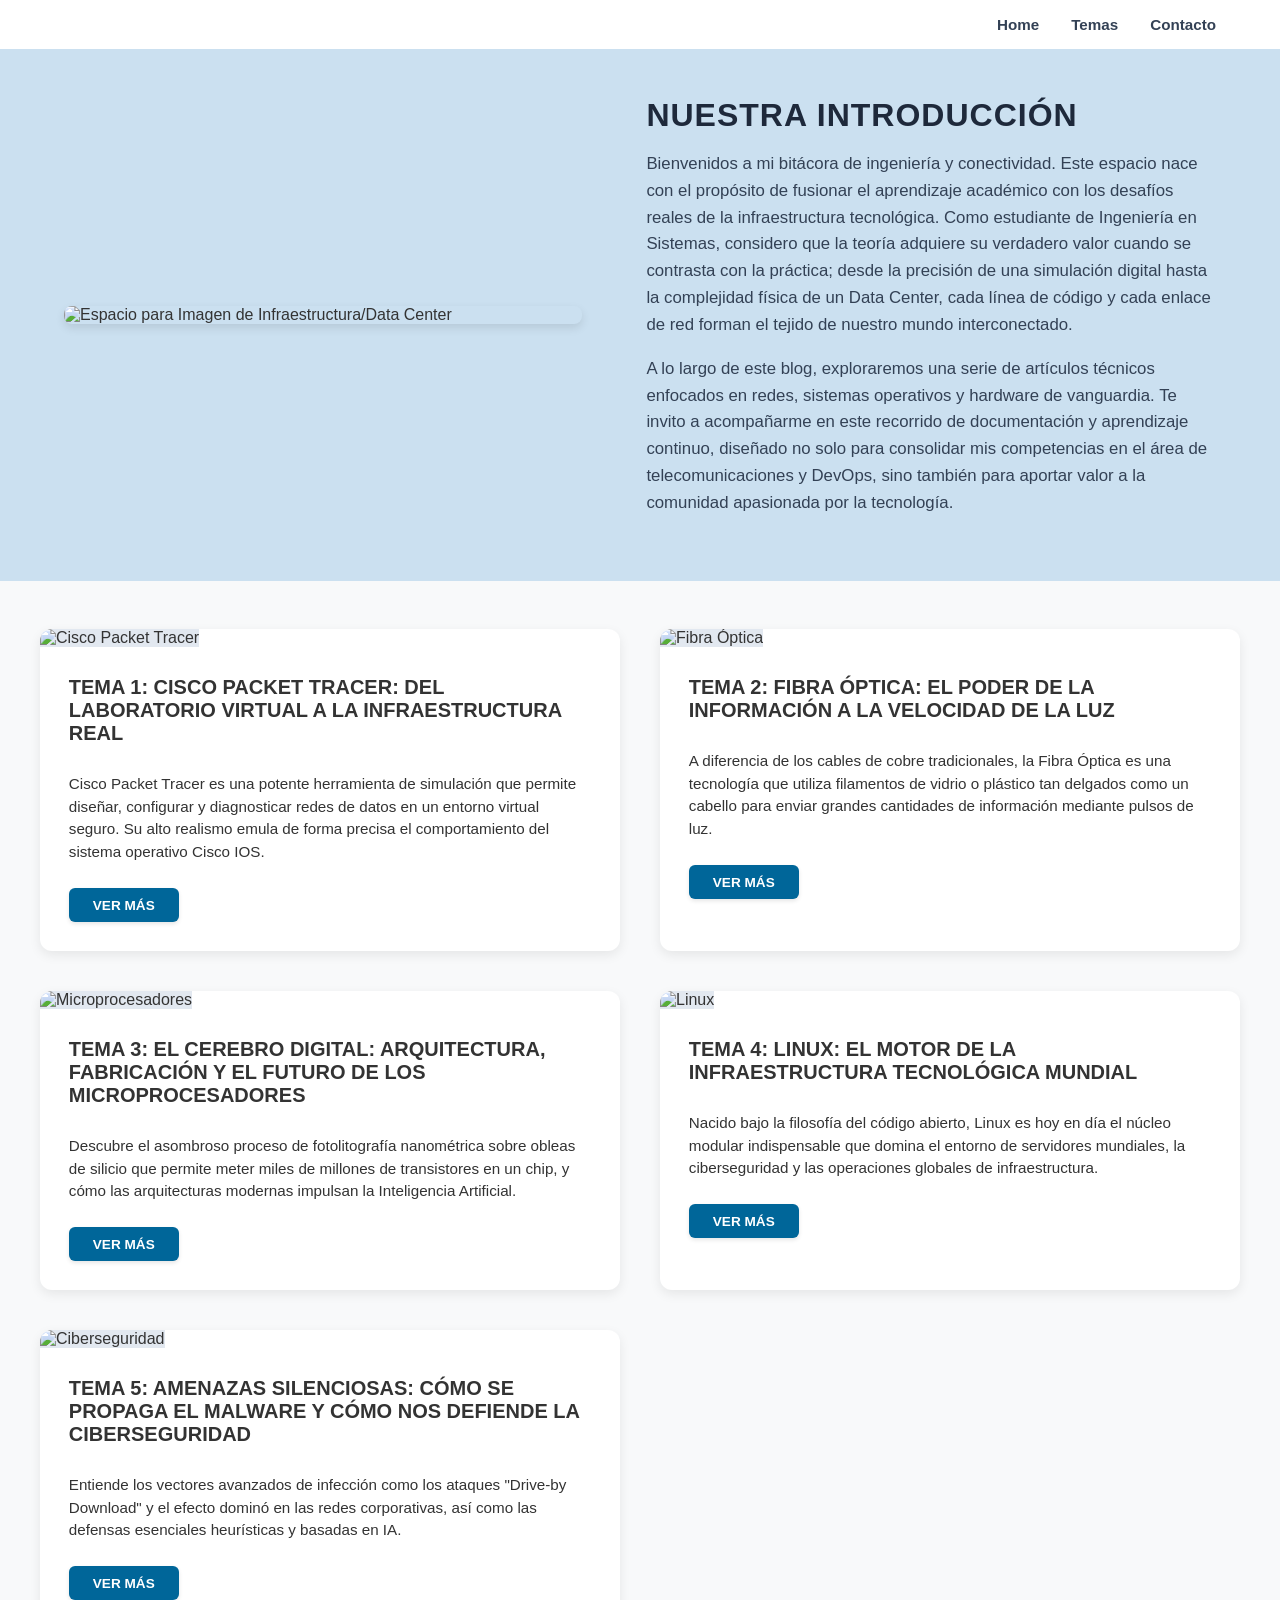
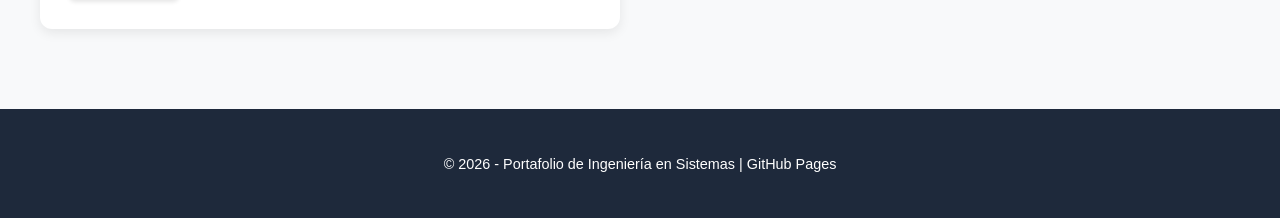
==== index.html @ 83151ed9 "Agrege la pagina principal y el css" ====
<!DOCTYPE html>
<html lang="es">
<head>
    <meta charset="UTF-8">
    <meta name="viewport" content="width=device-width, initial-scale=1.0">
    <title>Mi Blog de Infraestructura y Sistemas</title>
    <link rel="stylesheet" href="stilos.css">
</head>
<body>

    <nav>
        <a href="#">Home</a>
        <a href="#">Temas</a>
        <a href="#">Contacto</a>
    </nav>

    <section class="intro-section">
        <div class="intro-image-container">
            <img src="assets/images/tu-imagen-aqui.jpg" alt="Espacio para Imagen de Infraestructura/Data Center">
        </div>

        <div class="intro-text-container">
            <h1>Nuestra Introducción</h1>
            <p>Bienvenidos a mi bitácora de ingeniería y conectividad. Este espacio nace con el propósito de fusionar el aprendizaje académico con los desafíos reales de la infraestructura tecnológica. Como estudiante de Ingeniería en Sistemas, considero que la teoría adquiere su verdadero valor cuando se contrasta con la práctica; desde la precisión de una simulación digital hasta la complejidad física de un Data Center, cada línea de código y cada enlace de red forman el tejido de nuestro mundo interconectado.</p>
            <p>A lo largo de este blog, exploraremos una serie de artículos técnicos enfocados en redes, sistemas operativos y hardware de vanguardia. Te invito a acompañarme en este recorrido de documentación y aprendizaje continuo, diseñado no solo para consolidar mis competencias en el área de telecomunicaciones y DevOps, sino también para aportar valor a la comunidad apasionada por la tecnología.</p>
        </div>
    </section>

    <div class="main-container">
        
        <div class="topics-grid">

            <a href="temas/tema1.html" class="card">
                <img src="assets/images/tema1.jpg" alt="Cisco Packet Tracer" class="card-image">
                <div class="card-content">
                    <h3>Tema 1: Cisco Packet Tracer: Del Laboratorio Virtual a la Infraestructura Real</h3>
                    <p>Cisco Packet Tracer es una potente herramienta de simulación que permite diseñar, configurar y diagnosticar redes de datos en un entorno virtual seguro. Su alto realismo emula de forma precisa el comportamiento del sistema operativo Cisco IOS.</p>
                    <span class="btn-more">Ver Más</span>
                </div>
            </a>

            <a href="temas/tema2.html" class="card">
                <img src="assets/images/tema2.jpg" alt="Fibra Óptica" class="card-image">
                <div class="card-content">
                    <h3>Tema 2: Fibra Óptica: El Poder de la Información a la Velocidad de la Luz</h3>
                    <p>A diferencia de los cables de cobre tradicionales, la Fibra Óptica es una tecnología que utiliza filamentos de vidrio o plástico tan delgados como un cabello para enviar grandes cantidades de información mediante pulsos de luz.</p>
                    <span class="btn-more">Ver Más</span>
                </div>
            </a>

            <a href="temas/tema3.html" class="card">
                <img src="assets/images/tema3.jpg" alt="Microprocesadores" class="card-image">
                <div class="card-content">
                    <h3>Tema 3: El Cerebro Digital: Arquitectura, Fabricación y el Futuro de los Microprocesadores</h3>
                    <p>Descubre el asombroso proceso de fotolitografía nanométrica sobre obleas de silicio que permite meter miles de millones de transistores en un chip, y cómo las arquitecturas modernas impulsan la Inteligencia Artificial.</p>
                    <span class="btn-more">Ver Más</span>
                </div>
            </a>

            <a href="temas/tema4.html" class="card">
                <img src="assets/images/tema4.jpg" alt="Linux" class="card-image">
                <div class="card-content">
                    <h3>Tema 4: Linux: El Motor de la Infraestructura Tecnológica Mundial</h3>
                    <p>Nacido bajo la filosofía del código abierto, Linux es hoy en día el núcleo modular indispensable que domina el entorno de servidores mundiales, la ciberseguridad y las operaciones globales de infraestructura.</p>
                    <span class="btn-more">Ver Más</span>
                </div>
            </a>

            <a href="temas/tema5.html" class="card">
                <img src="assets/images/tema5.jpg" alt="Ciberseguridad" class="card-image">
                <div class="card-content">
                    <h3>Tema 5: Amenazas Silenciosas: Cómo se Propaga el Malware y cómo nos Defiende la Ciberseguridad</h3>
                    <p>Entiende los vectores avanzados de infección como los ataques "Drive-by Download" y el efecto dominó en las redes corporativas, así como las defensas esenciales heurísticas y basadas en IA.</p>
                    <span class="btn-more">Ver Más</span>
                </div>
            </a>

        </div>
    </div>

    <footer>
        <p>&copy; 2026 - Portafolio de Ingeniería en Sistemas | GitHub Pages</p>
    </footer>

</body>
</html>
---- stilos.css ----
:root {
        --bg-header: #cbe0f0;
        --primary-blue: #006699;
        --text-color: #333333;
        --bg-body: #f8f9fa;
        --card-bg: #ffffff;
    }

    body {
        font-family: 'Segoe UI', Tahoma, Geneva, Verdana, sans-serif;
        margin: 0;
        padding: 0;
        background-color: var(--bg-body);
        color: var(--text-color);
    }

    nav {
        display: flex;
        justify-content: flex-end;
        padding: 1rem 4rem;
        background-color: #ffffff;
        gap: 2rem;
    }

    nav a {
        text-decoration: none;
        color: #334155;
        font-weight: 600;
        font-size: 0.95rem;
    }

    nav a:hover {
        color: var(--primary-blue);
    }

    .intro-section {
        background-color: var(--bg-header);
        padding: 3rem 4rem;
        display: flex;
        align-items: center;
        justify-content: space-between;
        gap: 4rem;

    }

    .intro-image-container {
        flex: 1;
        max-width: 45%;
    }

    .intro-image-container img {
        width: 100%;
        height: auto;
        border-radius: 8px;
        display: block;
        box-shadow: 0 4px 10px rgba(0, 0, 0, 0.1);
    }

    .intro-text-container {
        flex: 1;
        max-width: 50%;
    }

    .intro-text-container h1 {
        font-size: 2rem;
        color: #1e293b;
        margin-top: 0;
        margin-bottom: 1rem;
        text-transform: uppercase;
        letter-spacing: 1px;
    }

    .intro-text-container p {
        font-size: 1.05rem;
        line-height: 1.6;
        color: #334155;
        margin-bottom: 1rem;
    }

    .main-container {
        max-width: 1200px;
        margin: 3rem auto;
        padding: 0 2rem;
    }

    .topics-grid {
        display: grid;
        grid-template-columns: repeat(2, 1fr);
        gap: 2.5rem;
        margin-top: 2rem;
    }

    .card {
        background-color: var(--card-bg);
        border-radius: 12px;
        overflow: hidden;
        box-shadow: 0 4px 12px rgba(0, 0, 0, 0.08);
        display: flex;
        flex-direction: column;
        transition: transform 0.2s;
    }

    .card:hover {
        transform: translateY(-5px);
    }

    .card-image {
        width: 100%;
        height: 200px;
        object-fit: cover;
        background-color: #e2e8f0;
    }

    .card-content {
        padding: 1.8rem;
        display: flex;
        flex-direction: column;
        flex-grow: 1;
    }

    .card-content h3 {
        font-size: 1.25rem;
        color: #0f172a;
        margin-top: 0;
        margin-bottom: 0.8rem;
        text-transform: uppercase;
    }

    .card-content p {
        font-size: 0.95rem;
        color: #475569;
        line-height: 1.5;
        margin-bottom: 1.5rem;
        flex-grow: 1;
    }


    .btn-more {
        align-self: flex-start;
        background-color: var(--primary-blue);
        color: white;
        text-decoration: none;
        padding: 0.6rem 1.5rem;
        border-radius: 6px;
        font-size: 0.85rem;
        font-weight: bold;
        text-transform: uppercase;
        box-shadow: 0 2px 4px rgba(0, 0, 0, 0.1);
    }

    .btn-more:hover {
        background-color: #004f77;
    }

    footer {
        text-align: center;
        padding: 2rem;
        background-color: #1e293b;
        color: white;
        margin-top: 5rem;
        font-size: 0.9rem;
    }


    @media (max-width: 768px) {
        .intro-section {
            flex-direction: column-reverse;
            padding: 2rem;
            gap: 2rem;
        }

        .intro-text-container,
        .intro-image-container {
            max-width: 100%;
        }

        .topics-grid {
            grid-template-columns: 1fr;
        }
    }

    /* Quita el subrayado y el color azul automático de la tarjeta */
    .card {
        text-decoration: none;
        /* Elimina la línea de abajo */
        color: inherit;
        /* Hace que el texto use el color que ya tenías configurado */
        display: block;
        /* Asegura que toda la caja se comporte como un bloque sólido */
    }

    /* Evita que los títulos y párrafos cambien de color por ser enlaces */
    .card h3,
    .card p {
        color: var(--text-color);
        /* Obliga a usar tu variable de color oscuro */
    }

    /* Opcional: Un efecto elegante para cuando pases el mouse por encima */
    .card:hover {
        transform: translateY(-5px);
        /* Eleva un poquito la tarjeta */
        transition: all 0.3s ease;
        /* Hace que el movimiento sea suave */
        box-shadow: 0 4px 15px rgba(0, 0, 0, 0.1);
        /* Le da una pequeña sombra al flotar */
    }
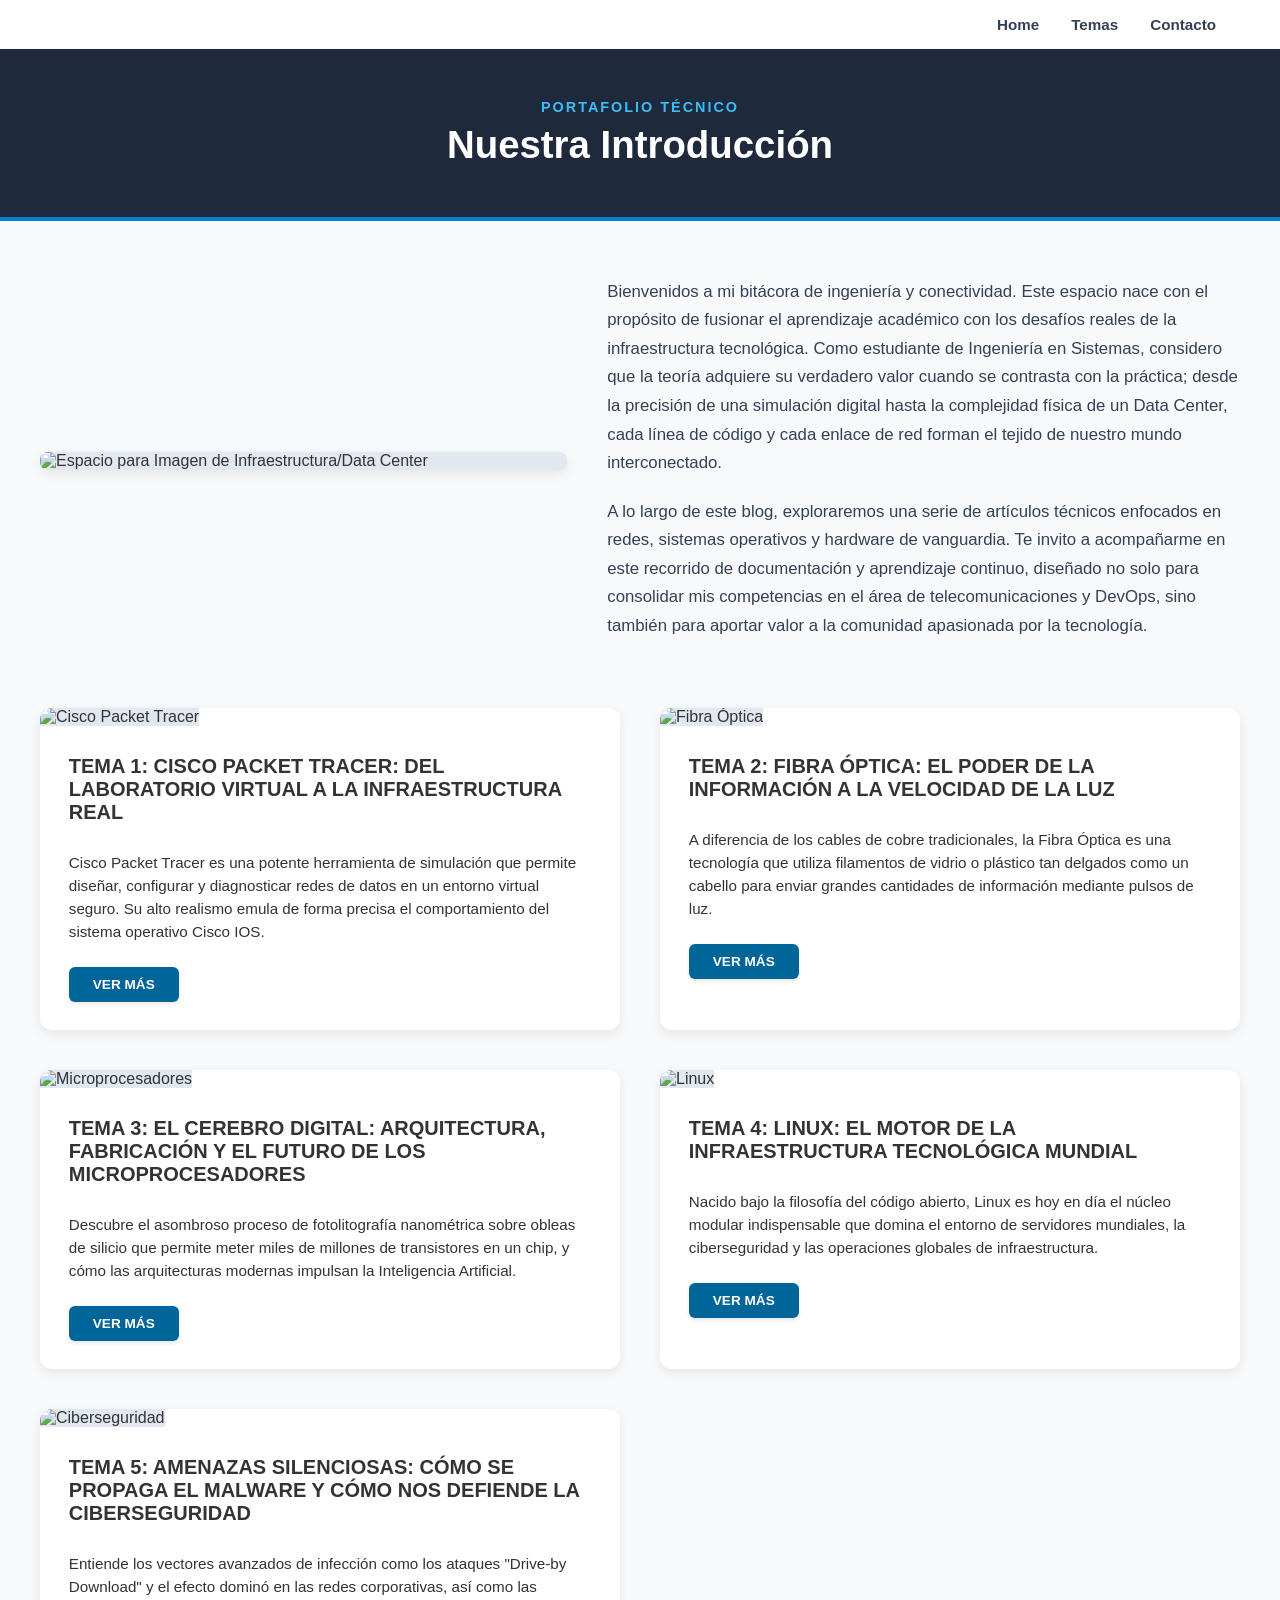
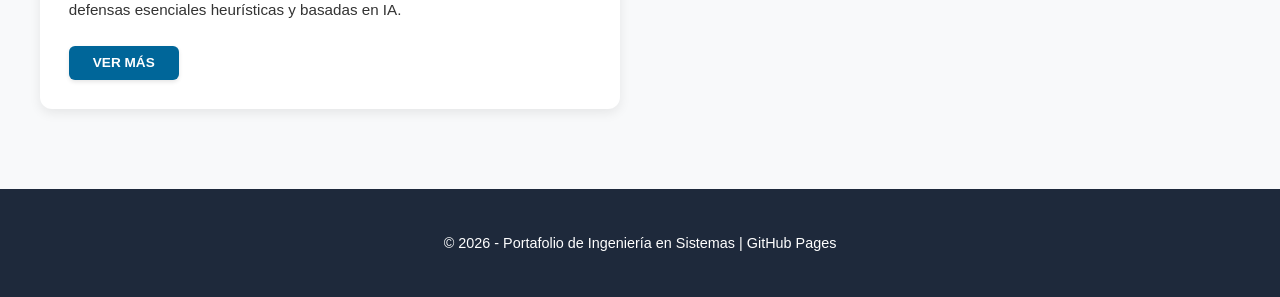
==== commit 66e3a402: "Se agrego un titulo diferente, se cambio el estilo de los temas y se agrego el tema2" ====
--- a/index.html
+++ b/index.html
@@ -14,18 +14,26 @@
         <a href="#">Contacto</a>
     </nav>
 
-    <section class="intro-section">
+<!-- Encabezado de la Sección Principal (Estilo unificado) -->
+    <header class="main-intro-header">
+        <div class="header-overlay">
+            <span>Portafolio Técnico</span>
+            <h1>Nuestra Introducción</h1>
+        </div>
+    </header>
+
+    <!-- Contenedor del contenido de la Introducción -->
+    <section class="intro-content-container">
         <div class="intro-image-container">
+            <!-- Recuerda cambiar la ruta por tu foto real cuando la tengas -->
             <img src="assets/images/tu-imagen-aqui.jpg" alt="Espacio para Imagen de Infraestructura/Data Center">
         </div>
 
         <div class="intro-text-container">
-            <h1>Nuestra Introducción</h1>
             <p>Bienvenidos a mi bitácora de ingeniería y conectividad. Este espacio nace con el propósito de fusionar el aprendizaje académico con los desafíos reales de la infraestructura tecnológica. Como estudiante de Ingeniería en Sistemas, considero que la teoría adquiere su verdadero valor cuando se contrasta con la práctica; desde la precisión de una simulación digital hasta la complejidad física de un Data Center, cada línea de código y cada enlace de red forman el tejido de nuestro mundo interconectado.</p>
             <p>A lo largo de este blog, exploraremos una serie de artículos técnicos enfocados en redes, sistemas operativos y hardware de vanguardia. Te invito a acompañarme en este recorrido de documentación y aprendizaje continuo, diseñado no solo para consolidar mis competencias en el área de telecomunicaciones y DevOps, sino también para aportar valor a la comunidad apasionada por la tecnología.</p>
         </div>
     </section>
-
     <div class="main-container">
         
         <div class="topics-grid">
--- a/stilos.css
+++ b/stilos.css
@@ -33,48 +33,86 @@
         color: var(--primary-blue);
     }
 
-    .intro-section {
-        background-color: var(--bg-header);
-        padding: 3rem 4rem;
+    /* --- ACTUALIZACIÓN INTRODUCCIÓN PRINCIPAL (Mismo estilo que los temas) --- */
+
+    /* Encabezado oscuro idéntico al del tema */
+    .main-intro-header {
+        background: #1e293b;
+        /* El fondo azul oscuro de la imagen image_c44b9e.png */
+        color: #ffffff;
+        padding: 50px 20px;
+        text-align: center;
+        border-bottom: 4px solid #0284c7;
+    }
+
+    /* Reutilizamos los estilos del texto de cabecera */
+    .main-intro-header .header-overlay span {
+        text-transform: uppercase;
+        font-weight: bold;
+        color: #38bdf8;
+        /* El celeste brillante de la etiqueta */
+        letter-spacing: 2px;
+        font-size: 0.9rem;
+        display: block;
+        margin-bottom: 8px;
+    }
+
+    .main-intro-header .header-overlay h1 {
+        font-size: 2.4rem;
+        margin: 0;
+        font-weight: 700;
+    }
+
+    /* Contenedor del contenido inferior (Imagen + Texto) */
+    .intro-content-container {
+        max-width: 1200px;
+        margin: 40px auto;
+        padding: 0 20px;
         display: flex;
+        gap: 40px;
         align-items: center;
-        justify-content: space-between;
-        gap: 4rem;
-
-    }
-
+        /* Alinea verticalmente la foto y el texto */
+    }
+
+    /* Contenedor de la imagen */
     .intro-image-container {
         flex: 1;
-        max-width: 45%;
+        min-width: 300px;
     }
 
     .intro-image-container img {
         width: 100%;
         height: auto;
         border-radius: 8px;
+        box-shadow: 0 4px 12px rgba(0, 0, 0, 0.08);
         display: block;
-        box-shadow: 0 4px 10px rgba(0, 0, 0, 0.1);
-    }
-
+        background: #e2e8f0;
+        /* Color gris de respaldo si no hay foto */
+    }
+
+    /* Contenedor del texto */
     .intro-text-container {
-        flex: 1;
-        max-width: 50%;
-    }
-
-    .intro-text-container h1 {
-        font-size: 2rem;
-        color: #1e293b;
-        margin-top: 0;
-        margin-bottom: 1rem;
-        text-transform: uppercase;
-        letter-spacing: 1px;
+        flex: 1.2;
     }
 
     .intro-text-container p {
         font-size: 1.05rem;
-        line-height: 1.6;
         color: #334155;
-        margin-bottom: 1rem;
+        line-height: 1.7;
+        margin-bottom: 20px;
+    }
+
+    /* Ajuste responsive para celulares */
+    @media (max-width: 768px) {
+        .intro-content-container {
+            flex-direction: column;
+            /* Apila la foto arriba del texto en móviles */
+            gap: 20px;
+        }
+
+        .main-intro-header .header-overlay h1 {
+            font-size: 1.8rem;
+        }
     }
 
     .main-container {
@@ -179,6 +217,113 @@
         }
     }
 
+    /* --- ESTILOS DE LA PLANTILLA DE TEMAS --- */
+
+    /* Contenedor general del artículo */
+    .article-container {
+        max-width: 900px;
+        margin: 40px auto;
+        padding: 0 20px;
+        font-family: sans-serif;
+        line-height: 1.6;
+        color: #333;
+    }
+
+    /* Encabezado del artículo (Hero Header) */
+    .theme-header {
+        background: #1e293b;
+        /* Color oscuro tecnológico de fondo por si no carga imagen */
+        color: #ffffff;
+        padding: 60px 20px;
+        text-align: center;
+        border-bottom: 4px solid #0284c7;
+        /* Acento azul */
+    }
+
+    .header-overlay span {
+        text-transform: uppercase;
+        font-weight: bold;
+        color: #38bdf8;
+        letter-spacing: 2px;
+        font-size: 0.9rem;
+    }
+
+    .header-overlay h1 {
+        font-size: 2.2rem;
+        margin-top: 10px;
+    }
+
+    /* Títulos de sección */
+    .section-title {
+        font-size: 1.6rem;
+        color: #0f172a;
+        border-left: 5px solid #0284c7;
+        padding-left: 15px;
+        margin-top: 40px;
+        margin-bottom: 20px;
+    }
+
+    /* Fila de imágenes dobles */
+    .image-double-row {
+        display: flex;
+        gap: 20px;
+        margin: 30px 0;
+    }
+
+    .image-wrapper {
+        flex: 1;
+        background: #f8fafc;
+        border: 1px solid #e2e8f0;
+        border-radius: 8px;
+        padding: 10px;
+        box-shadow: 0 4px 6px -1px rgba(0, 0, 0, 0.05);
+    }
+
+    .image-wrapper img {
+        width: 100%;
+        height: auto;
+        border-radius: 6px;
+        display: block;
+        object-fit: cover;
+    }
+
+    .image-caption {
+        font-size: 0.85rem;
+        color: #64748b;
+        text-align: center;
+        margin-top: 8px;
+        font-style: italic;
+    }
+
+    /* Reflexión Personal */
+    .reflection-section {
+        background: #f8fafc;
+        padding: 30px;
+        border-radius: 12px;
+        border-top: 4px solid #64748b;
+    }
+
+    .reflection-block h3 {
+        color: #334155;
+        margin-top: 20px;
+    }
+
+    /* --- RESPONSIVE DESIGN (Para celulares) --- */
+    @media (max-width: 768px) {
+        .image-double-row {
+            flex-direction: column;
+            /* Apila las imágenes una abajo de la otra */
+        }
+
+        .header-overlay h1 {
+            font-size: 1.6rem;
+        }
+
+        .practice-box {
+            padding: 20px;
+        }
+    }
+
     /* Quita el subrayado y el color azul automático de la tarjeta */
     .card {
         text-decoration: none;
@@ -204,4 +349,77 @@
         /* Hace que el movimiento sea suave */
         box-shadow: 0 4px 15px rgba(0, 0, 0, 0.1);
         /* Le da una pequeña sombra al flotar */
+    }
+
+    /* --- NUEVO ESTILO: CUADRÍCULA DE EJEMPLOS PRÁCTICOS --- */
+
+    .section-subtitle {
+        color: #64748b;
+        margin-bottom: 25px;
+        font-size: 1.05rem;
+    }
+
+    /* Contenedor de las minitarjetas */
+    .examples-grid {
+        display: grid;
+        grid-template-columns: repeat(auto-fit, minmax(250px, 1fr));
+        gap: 20px;
+        margin-bottom: 35px;
+    }
+
+    /* Tarjeta individual de ejemplo */
+    .example-card {
+        background: #ffffff;
+        border: 1px solid #e2e8f0;
+        border-radius: 8px;
+        padding: 24px;
+        box-shadow: 0 4px 6px -1px rgba(0, 0, 0, 0.05);
+        transition: transform 0.2s ease, box-shadow 0.2s ease;
+        position: relative;
+        overflow: hidden;
+    }
+
+    /* Efecto sutil al pasar el cursor (fiel al estilo del blog) */
+    .example-card:hover {
+        transform: translateY(-3px);
+        box-shadow: 0 10px 15px -3px rgba(0, 0, 0, 0.1);
+        border-color: #0284c7;
+        /* Cambia al borde azul de tu marca */
+    }
+
+    /* Detalle creativo: Número indicador arriba a la derecha */
+    .example-card-icon {
+        position: absolute;
+        top: 15px;
+        right: 20px;
+        font-family: monospace;
+        font-size: 1.2rem;
+        font-weight: bold;
+        color: #cbd5e1;
+    }
+
+    .example-card h3 {
+        font-size: 1.15rem;
+        color: #0f172a;
+        margin-top: 0;
+        margin-bottom: 12px;
+        padding-right: 30px;
+        /* Evita que el texto choque con el número */
+    }
+
+    .example-card p {
+        font-size: 0.95rem;
+        color: #475569;
+        margin: 0;
+        line-height: 1.5;
+    }
+
+    /* Ajuste estético para bloques de código dentro de las tarjetas */
+    .example-card code {
+        background: #f1f5f9;
+        padding: 2px 6px;
+        border-radius: 4px;
+        font-family: monospace;
+        color: #0f172a;
+        font-size: 0.9rem;
     }
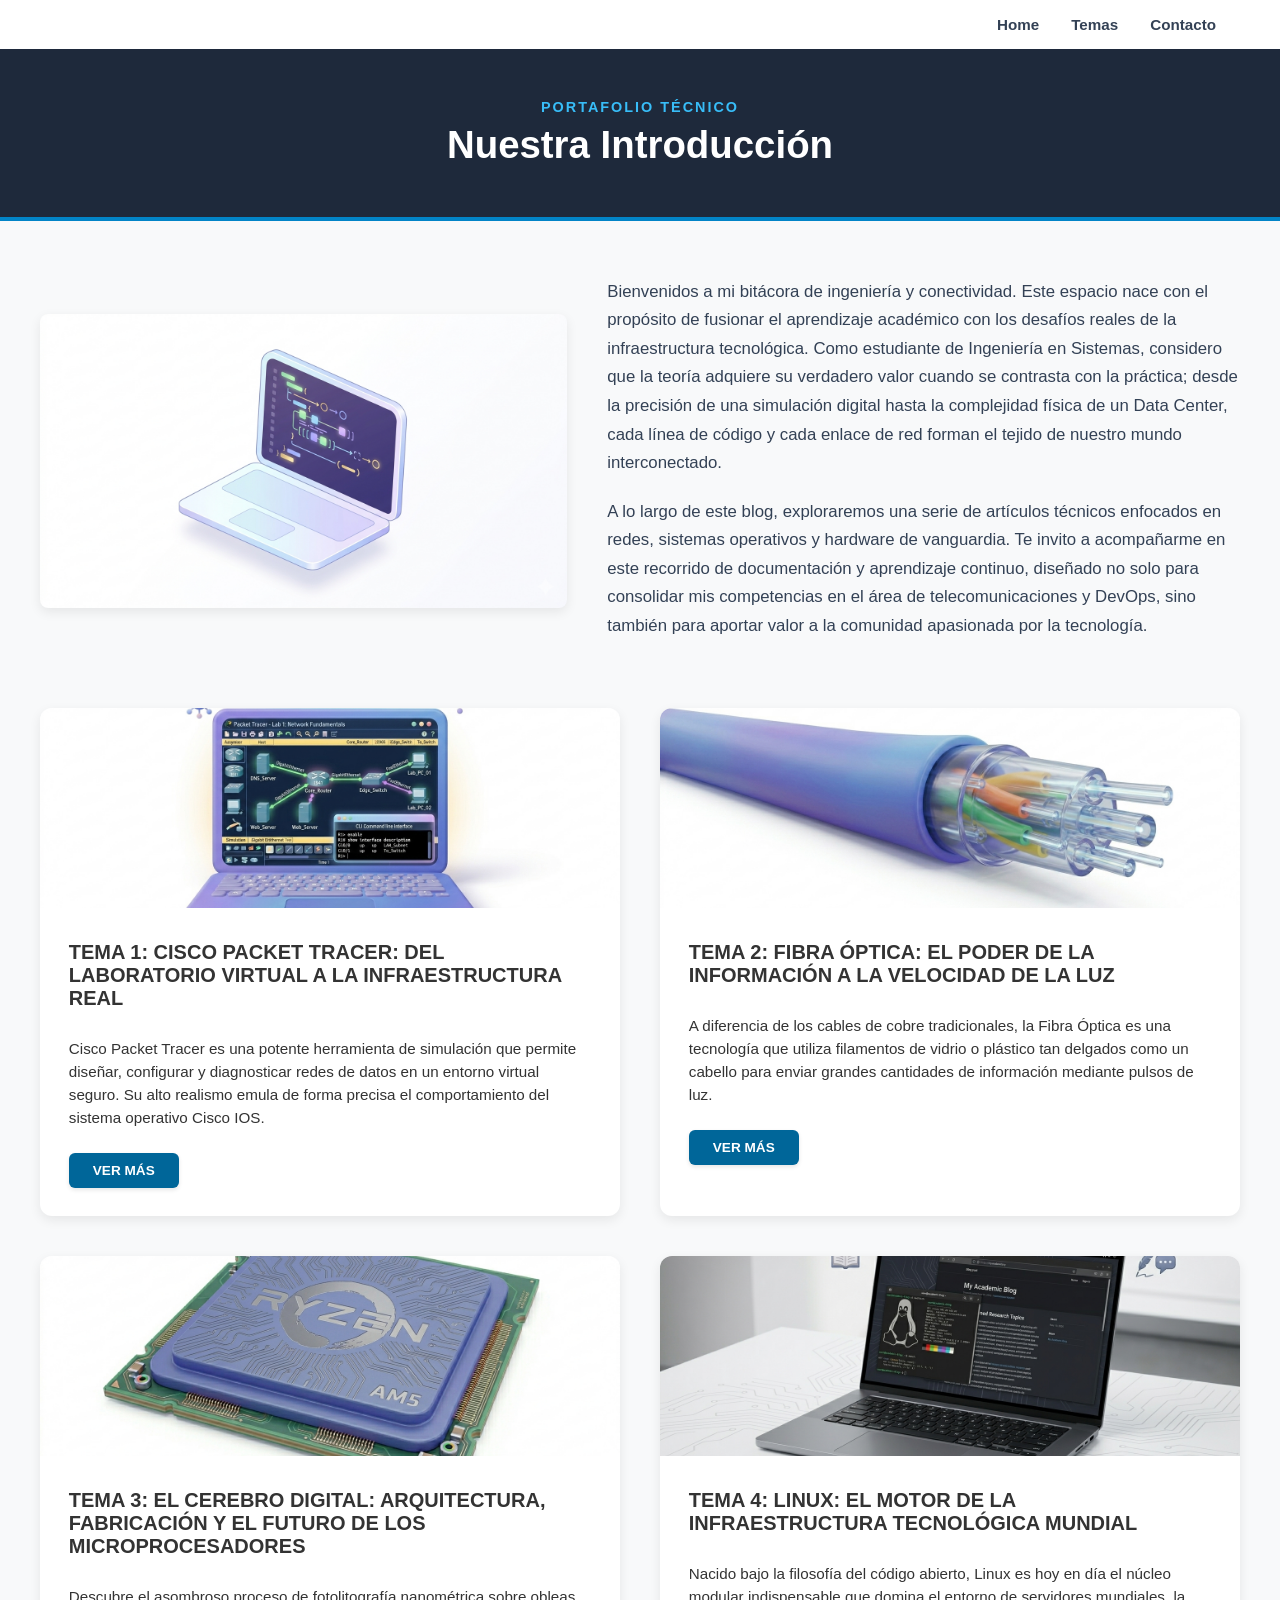
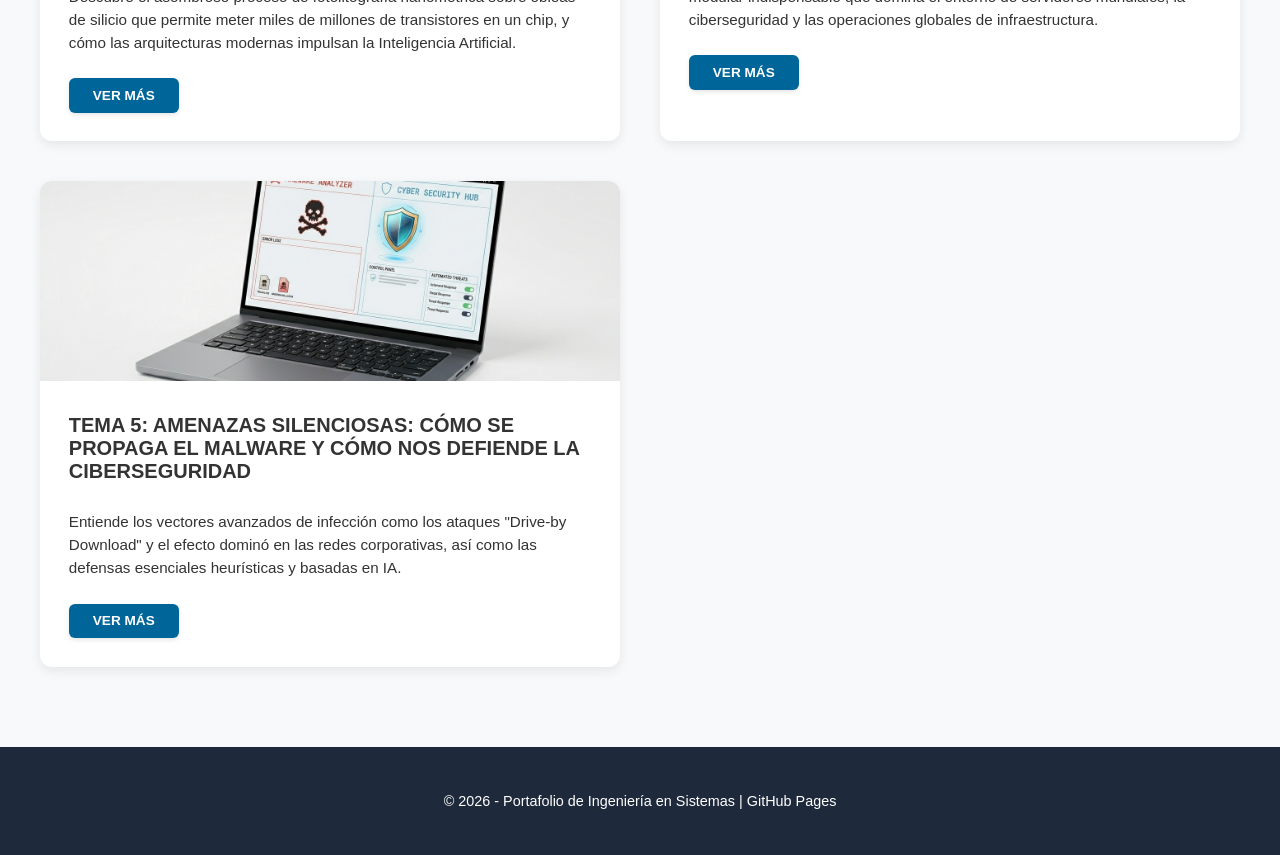
==== commit efbb83fd: "se cambiaron los .jpg por .png y se agrego un carpeta con las imagenes de la pagina principañ" ====
--- a/index.html
+++ b/index.html
@@ -26,7 +26,7 @@
     <section class="intro-content-container">
         <div class="intro-image-container">
             <!-- Recuerda cambiar la ruta por tu foto real cuando la tengas -->
-            <img src="assets/images/tu-imagen-aqui.jpg" alt="Espacio para Imagen de Infraestructura/Data Center">
+            <img src="assets/images/tu-imagen-aqui.png" alt="Espacio para Imagen de Infraestructura/Data Center">
         </div>
 
         <div class="intro-text-container">
@@ -39,7 +39,7 @@
         <div class="topics-grid">
 
             <a href="temas/tema1.html" class="card">
-                <img src="assets/images/tema1.jpg" alt="Cisco Packet Tracer" class="card-image">
+                <img src="assets/images/tema1.png" alt="Cisco Packet Tracer" class="card-image">
                 <div class="card-content">
                     <h3>Tema 1: Cisco Packet Tracer: Del Laboratorio Virtual a la Infraestructura Real</h3>
                     <p>Cisco Packet Tracer es una potente herramienta de simulación que permite diseñar, configurar y diagnosticar redes de datos en un entorno virtual seguro. Su alto realismo emula de forma precisa el comportamiento del sistema operativo Cisco IOS.</p>
@@ -48,7 +48,7 @@
             </a>
 
             <a href="temas/tema2.html" class="card">
-                <img src="assets/images/tema2.jpg" alt="Fibra Óptica" class="card-image">
+                <img src="assets/images/tema2.png" alt="Fibra Óptica" class="card-image">
                 <div class="card-content">
                     <h3>Tema 2: Fibra Óptica: El Poder de la Información a la Velocidad de la Luz</h3>
                     <p>A diferencia de los cables de cobre tradicionales, la Fibra Óptica es una tecnología que utiliza filamentos de vidrio o plástico tan delgados como un cabello para enviar grandes cantidades de información mediante pulsos de luz.</p>
@@ -57,7 +57,7 @@
             </a>
 
             <a href="temas/tema3.html" class="card">
-                <img src="assets/images/tema3.jpg" alt="Microprocesadores" class="card-image">
+                <img src="assets/images/tema3.png" alt="Microprocesadores" class="card-image">
                 <div class="card-content">
                     <h3>Tema 3: El Cerebro Digital: Arquitectura, Fabricación y el Futuro de los Microprocesadores</h3>
                     <p>Descubre el asombroso proceso de fotolitografía nanométrica sobre obleas de silicio que permite meter miles de millones de transistores en un chip, y cómo las arquitecturas modernas impulsan la Inteligencia Artificial.</p>
@@ -66,7 +66,7 @@
             </a>
 
             <a href="temas/tema4.html" class="card">
-                <img src="assets/images/tema4.jpg" alt="Linux" class="card-image">
+                <img src="assets/images/tema4.png" alt="Linux" class="card-image">
                 <div class="card-content">
                     <h3>Tema 4: Linux: El Motor de la Infraestructura Tecnológica Mundial</h3>
                     <p>Nacido bajo la filosofía del código abierto, Linux es hoy en día el núcleo modular indispensable que domina el entorno de servidores mundiales, la ciberseguridad y las operaciones globales de infraestructura.</p>
@@ -75,7 +75,7 @@
             </a>
 
             <a href="temas/tema5.html" class="card">
-                <img src="assets/images/tema5.jpg" alt="Ciberseguridad" class="card-image">
+                <img src="assets/images/tema5.png" alt="Ciberseguridad" class="card-image">
                 <div class="card-content">
                     <h3>Tema 5: Amenazas Silenciosas: Cómo se Propaga el Malware y cómo nos Defiende la Ciberseguridad</h3>
                     <p>Entiende los vectores avanzados de infección como los ataques "Drive-by Download" y el efecto dominó en las redes corporativas, así como las defensas esenciales heurísticas y basadas en IA.</p>
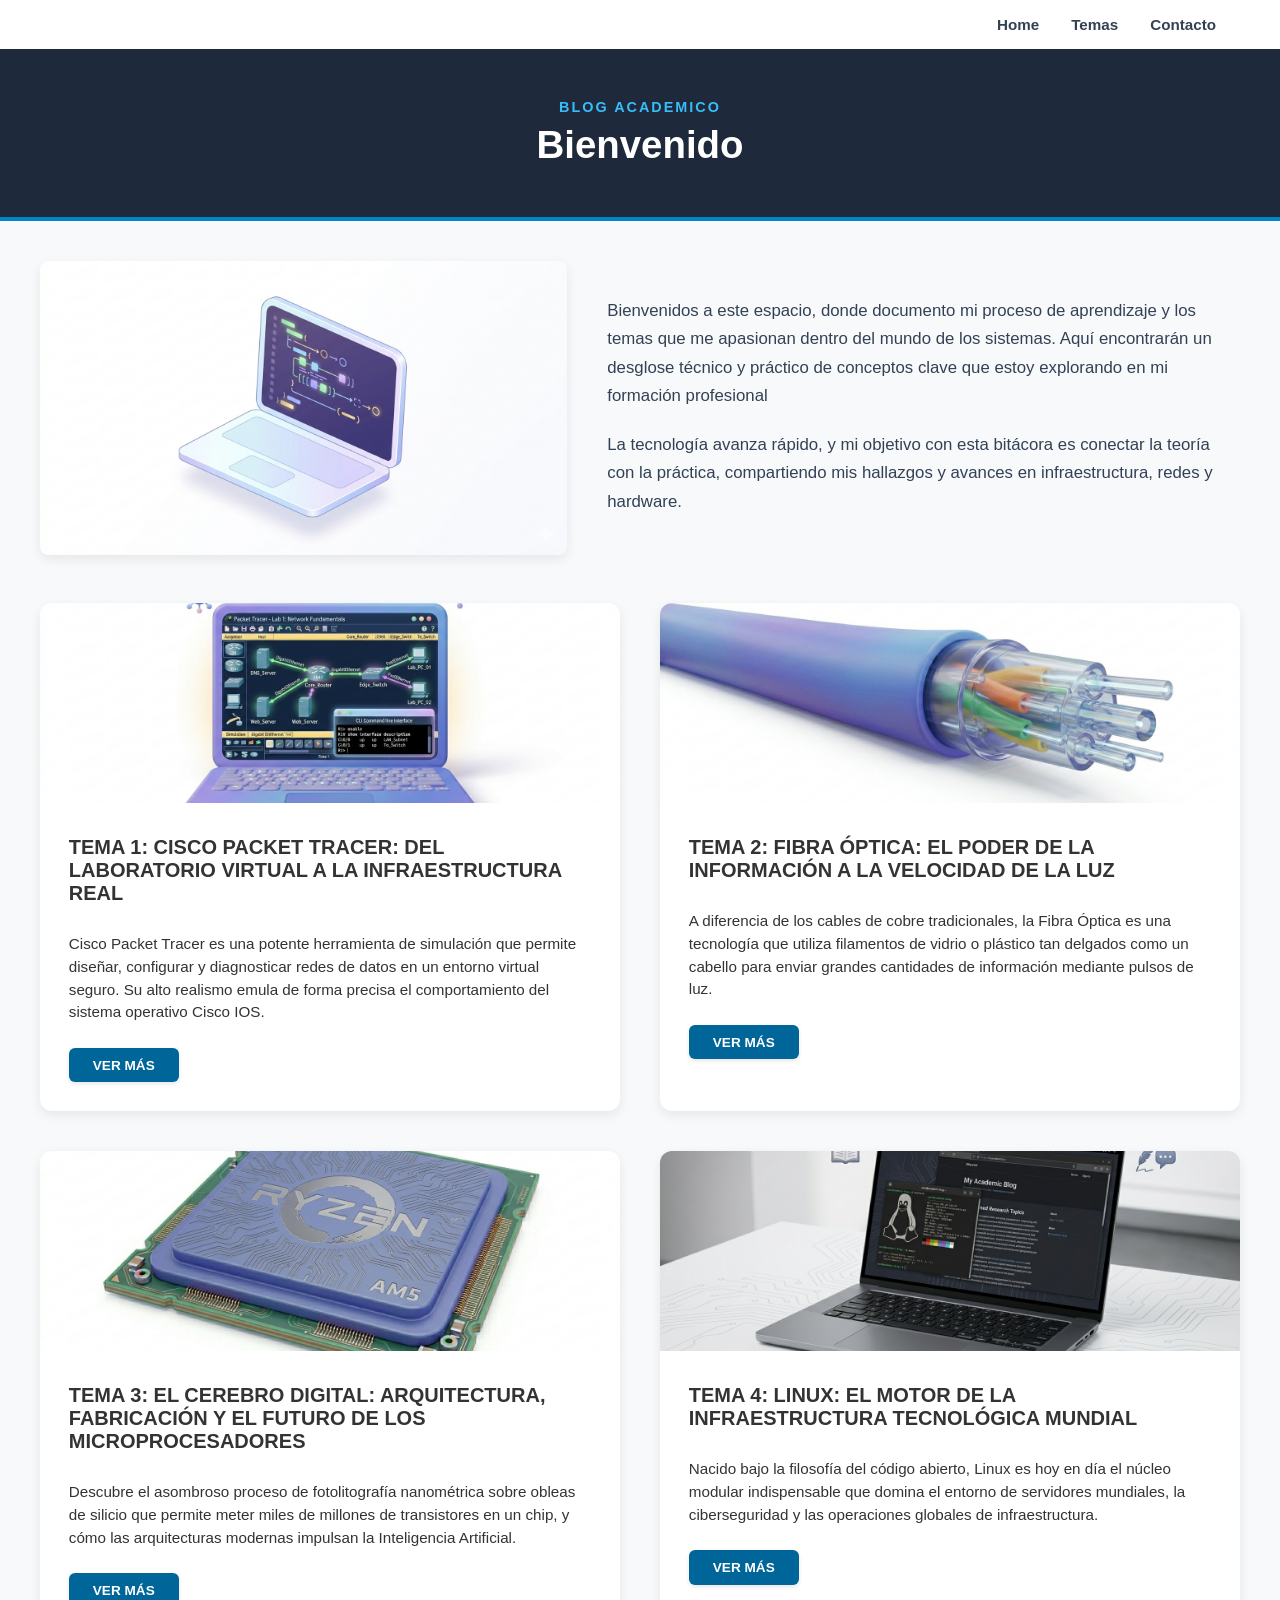
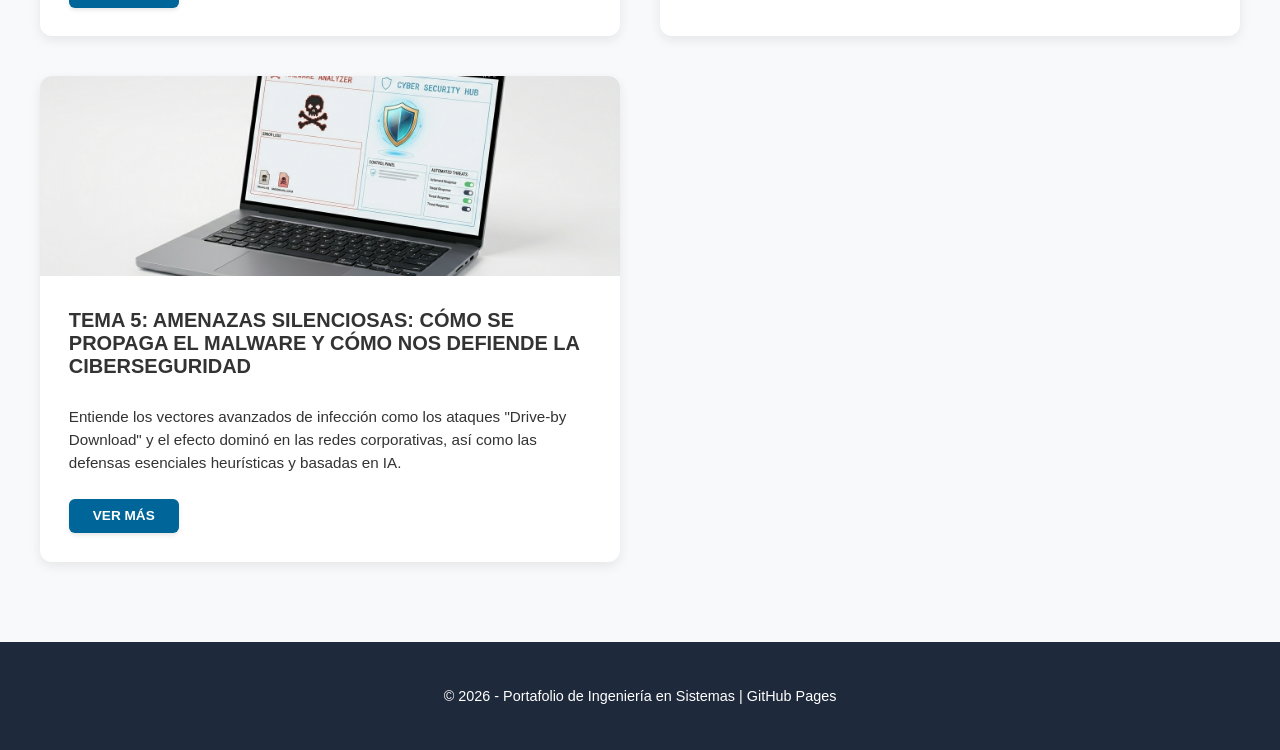
==== commit 6c64cd91: "orden del documento" ====
--- a/index.html
+++ b/index.html
@@ -14,24 +14,24 @@
         <a href="#">Contacto</a>
     </nav>
 
-<!-- Encabezado de la Sección Principal (Estilo unificado) -->
+
     <header class="main-intro-header">
         <div class="header-overlay">
-            <span>Portafolio Técnico</span>
-            <h1>Nuestra Introducción</h1>
+            <span>Blog Academico</span>
+            <h1>Bienvenido</h1>
         </div>
     </header>
 
-    <!-- Contenedor del contenido de la Introducción -->
+    
     <section class="intro-content-container">
         <div class="intro-image-container">
-            <!-- Recuerda cambiar la ruta por tu foto real cuando la tengas -->
+            
             <img src="assets/images/tu-imagen-aqui.png" alt="Espacio para Imagen de Infraestructura/Data Center">
         </div>
 
         <div class="intro-text-container">
-            <p>Bienvenidos a mi bitácora de ingeniería y conectividad. Este espacio nace con el propósito de fusionar el aprendizaje académico con los desafíos reales de la infraestructura tecnológica. Como estudiante de Ingeniería en Sistemas, considero que la teoría adquiere su verdadero valor cuando se contrasta con la práctica; desde la precisión de una simulación digital hasta la complejidad física de un Data Center, cada línea de código y cada enlace de red forman el tejido de nuestro mundo interconectado.</p>
-            <p>A lo largo de este blog, exploraremos una serie de artículos técnicos enfocados en redes, sistemas operativos y hardware de vanguardia. Te invito a acompañarme en este recorrido de documentación y aprendizaje continuo, diseñado no solo para consolidar mis competencias en el área de telecomunicaciones y DevOps, sino también para aportar valor a la comunidad apasionada por la tecnología.</p>
+            <p>Bienvenidos a este espacio, donde documento mi proceso de aprendizaje y los temas que me apasionan dentro del mundo de los sistemas. Aquí encontrarán un desglose técnico y práctico de conceptos clave que estoy explorando en mi formación profesional</p>
+            <p>La tecnología avanza rápido, y mi objetivo con esta bitácora es conectar la teoría con la práctica, compartiendo mis hallazgos y avances en infraestructura, redes y hardware.</p>
         </div>
     </section>
     <div class="main-container">
--- a/stilos.css
+++ b/stilos.css
@@ -33,24 +33,24 @@
         color: var(--primary-blue);
     }
 
-    /* --- ACTUALIZACIÓN INTRODUCCIÓN PRINCIPAL (Mismo estilo que los temas) --- */
-
-    /* Encabezado oscuro idéntico al del tema */
+    
+
+    
     .main-intro-header {
         background: #1e293b;
-        /* El fondo azul oscuro de la imagen image_c44b9e.png */
+        
         color: #ffffff;
         padding: 50px 20px;
         text-align: center;
         border-bottom: 4px solid #0284c7;
     }
 
-    /* Reutilizamos los estilos del texto de cabecera */
+    
     .main-intro-header .header-overlay span {
         text-transform: uppercase;
         font-weight: bold;
         color: #38bdf8;
-        /* El celeste brillante de la etiqueta */
+        
         letter-spacing: 2px;
         font-size: 0.9rem;
         display: block;
@@ -63,7 +63,7 @@
         font-weight: 700;
     }
 
-    /* Contenedor del contenido inferior (Imagen + Texto) */
+    
     .intro-content-container {
         max-width: 1200px;
         margin: 40px auto;
@@ -71,10 +71,10 @@
         display: flex;
         gap: 40px;
         align-items: center;
-        /* Alinea verticalmente la foto y el texto */
-    }
-
-    /* Contenedor de la imagen */
+        
+    }
+
+    
     .intro-image-container {
         flex: 1;
         min-width: 300px;
@@ -87,10 +87,10 @@
         box-shadow: 0 4px 12px rgba(0, 0, 0, 0.08);
         display: block;
         background: #e2e8f0;
-        /* Color gris de respaldo si no hay foto */
-    }
-
-    /* Contenedor del texto */
+        
+    }
+
+    
     .intro-text-container {
         flex: 1.2;
     }
@@ -102,11 +102,11 @@
         margin-bottom: 20px;
     }
 
-    /* Ajuste responsive para celulares */
+    
     @media (max-width: 768px) {
         .intro-content-container {
             flex-direction: column;
-            /* Apila la foto arriba del texto en móviles */
+            
             gap: 20px;
         }
 
@@ -217,9 +217,9 @@
         }
     }
 
-    /* --- ESTILOS DE LA PLANTILLA DE TEMAS --- */
-
-    /* Contenedor general del artículo */
+    
+
+    
     .article-container {
         max-width: 900px;
         margin: 40px auto;
@@ -229,15 +229,15 @@
         color: #333;
     }
 
-    /* Encabezado del artículo (Hero Header) */
+    
     .theme-header {
         background: #1e293b;
-        /* Color oscuro tecnológico de fondo por si no carga imagen */
+        
         color: #ffffff;
         padding: 60px 20px;
         text-align: center;
         border-bottom: 4px solid #0284c7;
-        /* Acento azul */
+        
     }
 
     .header-overlay span {
@@ -253,7 +253,7 @@
         margin-top: 10px;
     }
 
-    /* Títulos de sección */
+    
     .section-title {
         font-size: 1.6rem;
         color: #0f172a;
@@ -263,7 +263,7 @@
         margin-bottom: 20px;
     }
 
-    /* Fila de imágenes dobles */
+    
     .image-double-row {
         display: flex;
         gap: 20px;
@@ -295,7 +295,7 @@
         font-style: italic;
     }
 
-    /* Reflexión Personal */
+    
     .reflection-section {
         background: #f8fafc;
         padding: 30px;
@@ -308,11 +308,11 @@
         margin-top: 20px;
     }
 
-    /* --- RESPONSIVE DESIGN (Para celulares) --- */
+    
     @media (max-width: 768px) {
         .image-double-row {
             flex-direction: column;
-            /* Apila las imágenes una abajo de la otra */
+            
         }
 
         .header-overlay h1 {
@@ -324,34 +324,34 @@
         }
     }
 
-    /* Quita el subrayado y el color azul automático de la tarjeta */
+    
     .card {
         text-decoration: none;
-        /* Elimina la línea de abajo */
+        
         color: inherit;
-        /* Hace que el texto use el color que ya tenías configurado */
+        
         display: block;
-        /* Asegura que toda la caja se comporte como un bloque sólido */
-    }
-
-    /* Evita que los títulos y párrafos cambien de color por ser enlaces */
+        
+    }
+
+    
     .card h3,
     .card p {
         color: var(--text-color);
-        /* Obliga a usar tu variable de color oscuro */
-    }
-
-    /* Opcional: Un efecto elegante para cuando pases el mouse por encima */
+        
+    }
+
+    
     .card:hover {
         transform: translateY(-5px);
-        /* Eleva un poquito la tarjeta */
+        
         transition: all 0.3s ease;
-        /* Hace que el movimiento sea suave */
+        
         box-shadow: 0 4px 15px rgba(0, 0, 0, 0.1);
-        /* Le da una pequeña sombra al flotar */
-    }
-
-    /* --- NUEVO ESTILO: CUADRÍCULA DE EJEMPLOS PRÁCTICOS --- */
+        
+    }
+
+    
 
     .section-subtitle {
         color: #64748b;
@@ -359,7 +359,7 @@
         font-size: 1.05rem;
     }
 
-    /* Contenedor de las minitarjetas */
+    
     .examples-grid {
         display: grid;
         grid-template-columns: repeat(auto-fit, minmax(250px, 1fr));
@@ -367,7 +367,7 @@
         margin-bottom: 35px;
     }
 
-    /* Tarjeta individual de ejemplo */
+    
     .example-card {
         background: #ffffff;
         border: 1px solid #e2e8f0;
@@ -379,15 +379,15 @@
         overflow: hidden;
     }
 
-    /* Efecto sutil al pasar el cursor (fiel al estilo del blog) */
+    
     .example-card:hover {
         transform: translateY(-3px);
         box-shadow: 0 10px 15px -3px rgba(0, 0, 0, 0.1);
         border-color: #0284c7;
-        /* Cambia al borde azul de tu marca */
-    }
-
-    /* Detalle creativo: Número indicador arriba a la derecha */
+        
+    }
+
+    
     .example-card-icon {
         position: absolute;
         top: 15px;
@@ -404,7 +404,7 @@
         margin-top: 0;
         margin-bottom: 12px;
         padding-right: 30px;
-        /* Evita que el texto choque con el número */
+        
     }
 
     .example-card p {
@@ -414,7 +414,7 @@
         line-height: 1.5;
     }
 
-    /* Ajuste estético para bloques de código dentro de las tarjetas */
+    
     .example-card code {
         background: #f1f5f9;
         padding: 2px 6px;
